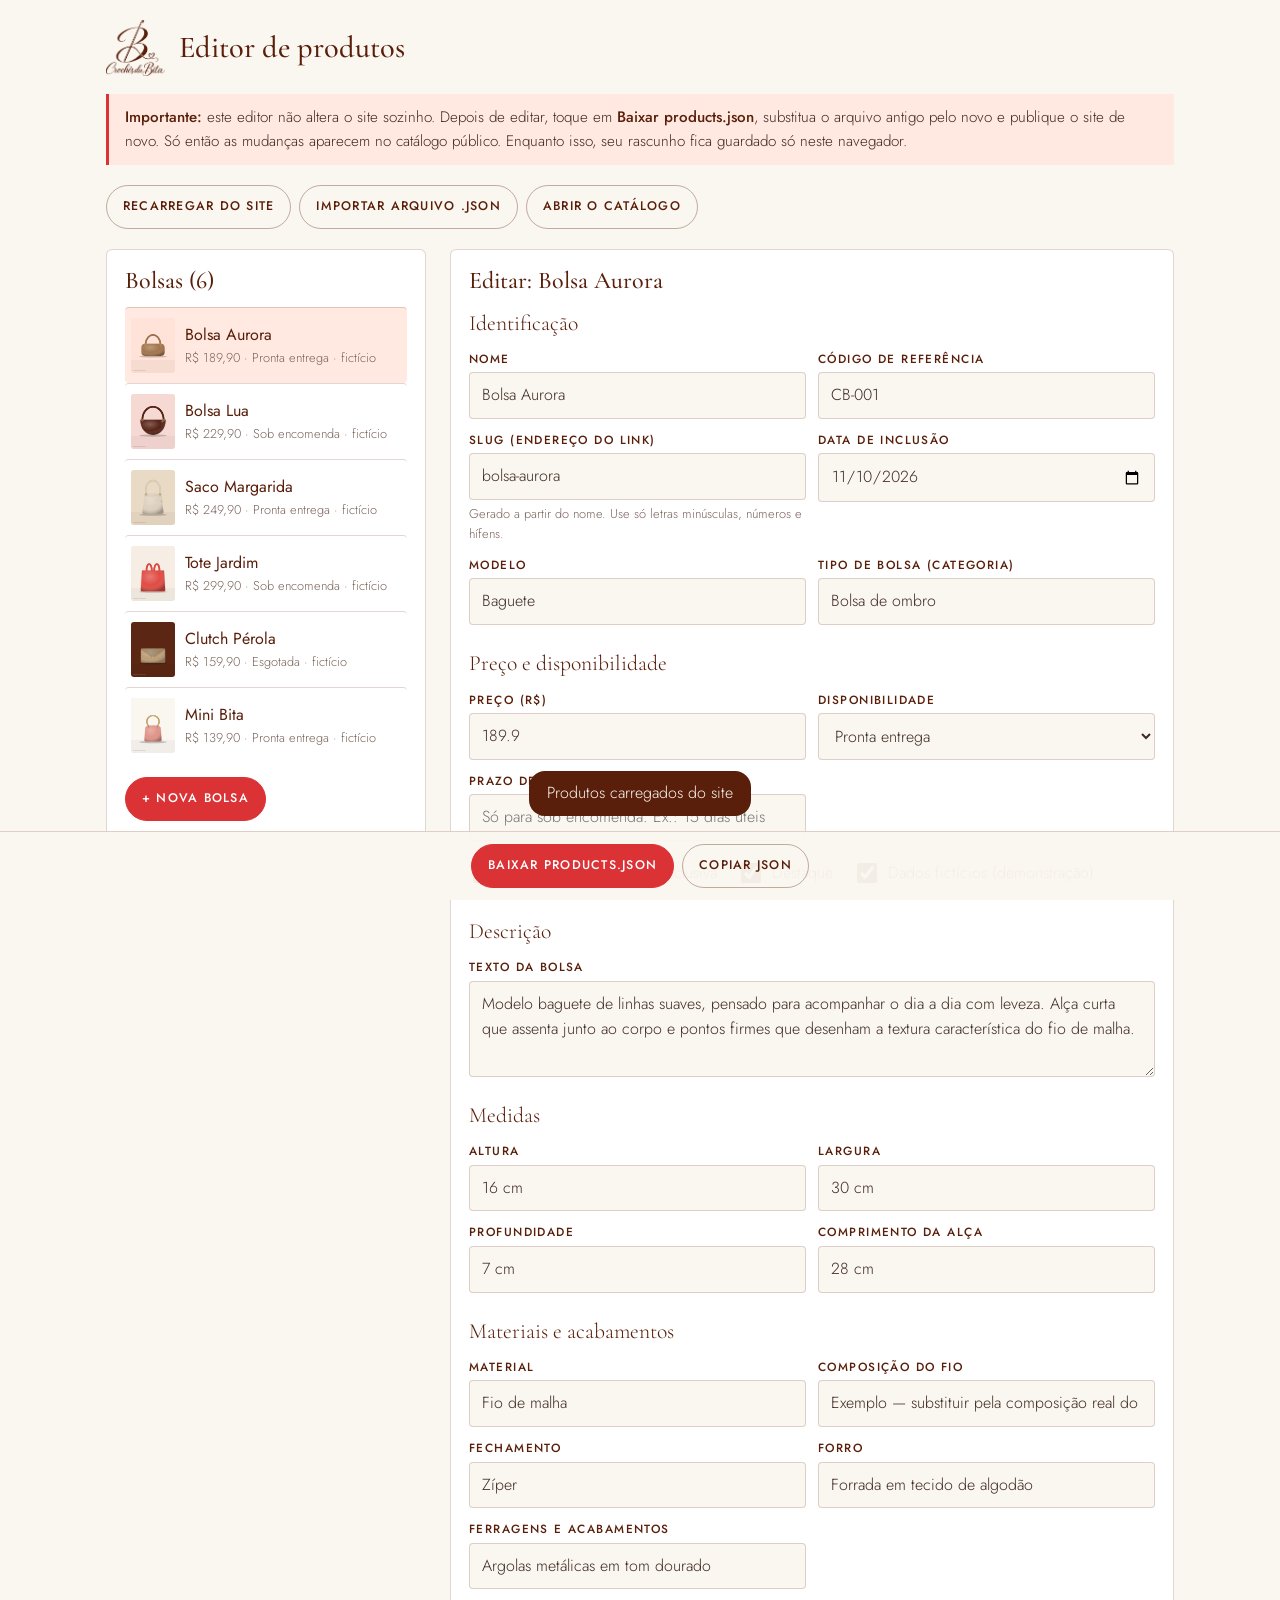
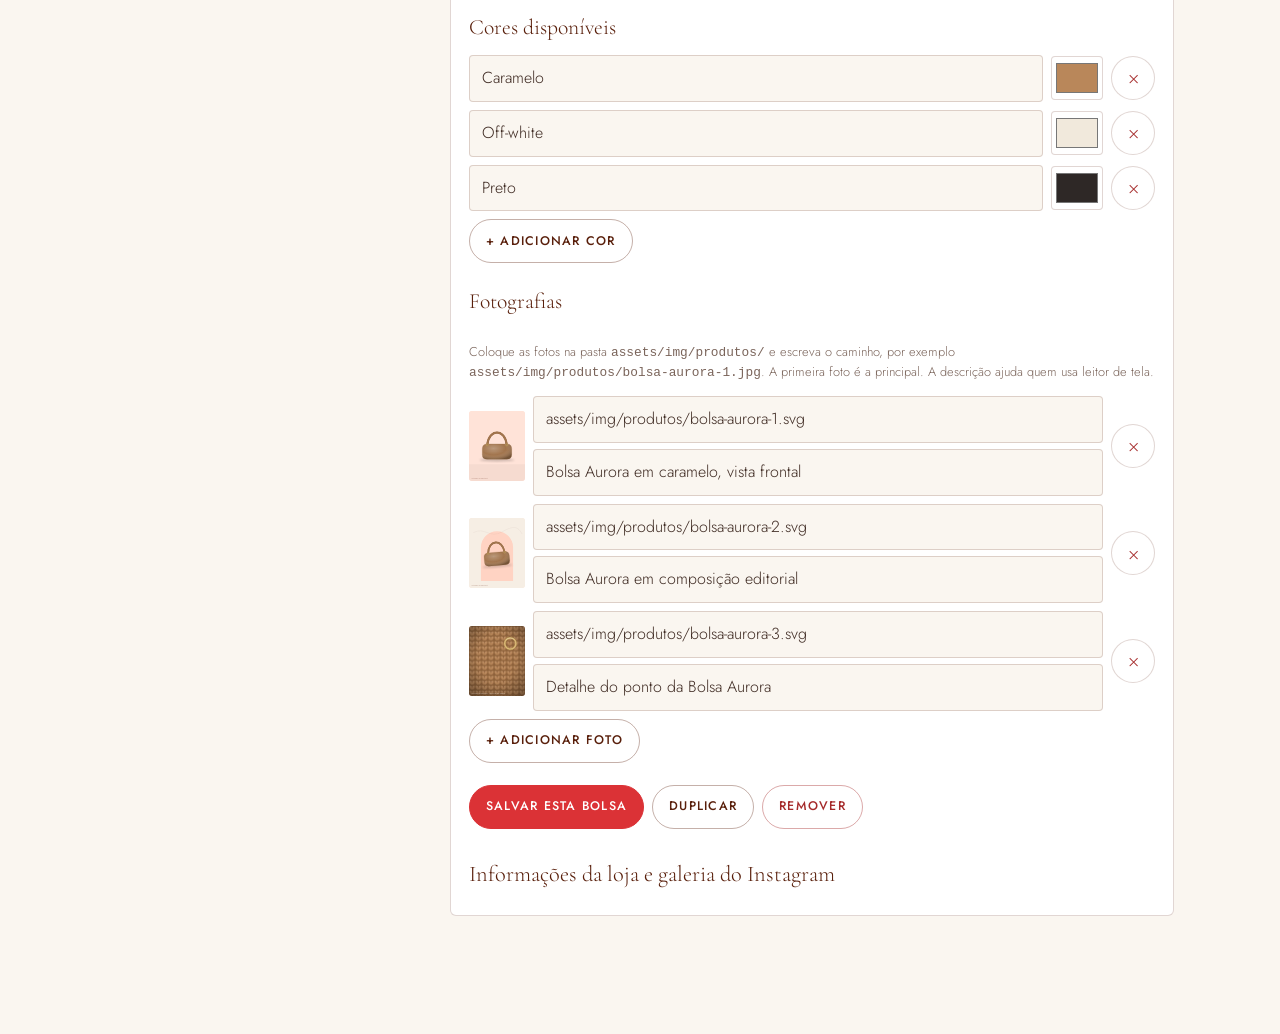
==== editor.html @ 1f2c93a4 "Catálogo Crochês da Bita: prévia com produtos demonstrativos Co-Authored-By: Claude Opus 5.5 <norepl" ====
<!doctype html>
<html lang="pt-BR">
<head>
  <meta charset="utf-8">
  <meta name="viewport" content="width=device-width, initial-scale=1">
  <meta name="robots" content="noindex, nofollow">
  <title>Editor de produtos · Crochês da Bita</title>
  <link rel="icon" type="image/png" sizes="32x32" href="assets/brand/favicon-32.png">
  <link rel="preconnect" href="https://fonts.googleapis.com">
  <link rel="preconnect" href="https://fonts.gstatic.com" crossorigin>
  <link href="https://fonts.googleapis.com/css2?family=Cormorant+Garamond:wght@500&family=Jost:wght@300;400;500&display=swap" rel="stylesheet">
  <style>
    /* Editor local: ferramenta interna, não aparece no menu do site. */
    :root { --chocolate:#591F0B; --coral:#DB3236; --peach:#FFE9E0; --off:#FAF6F0; --line:rgba(89,31,11,.18); --ink:#3E2A22; --muted:#7A645A; }
    * { box-sizing: border-box; }
    body { margin: 0; background: var(--off); color: var(--ink); font: 300 16px/1.55 "Jost", system-ui, sans-serif; }
    h1, h2, h3 { font-family: "Cormorant Garamond", Georgia, serif; font-weight: 500; color: var(--chocolate); margin: 0; line-height: 1.1; }
    button, input, select, textarea { font: inherit; color: inherit; font-size: 16px; }
    .wrap { max-width: 1100px; margin: 0 auto; padding: 20px 16px 120px; }
    header { display: flex; align-items: center; gap: 14px; margin-bottom: 18px; }
    header img { height: 56px; }
    header h1 { font-size: 1.9rem; }
    .warn { background: var(--peach); border-left: 3px solid var(--coral); padding: 12px 16px; margin-bottom: 20px; font-size: .95rem; }
    .warn strong { font-weight: 500; color: var(--chocolate); }
    .bar { display: flex; flex-wrap: wrap; gap: 8px; margin-bottom: 20px; }
    .btn { display: inline-flex; align-items: center; justify-content: center; gap: 6px; min-height: 44px; padding: 0 16px; border-radius: 999px; border: 1px solid rgba(89,31,11,.35); background: transparent; color: var(--chocolate); font-size: .78rem; font-weight: 500; letter-spacing: .1em; text-transform: uppercase; cursor: pointer; text-decoration: none; }
    .btn:hover { border-color: var(--chocolate); }
    .btn-primary { background: var(--coral); border-color: var(--coral); color: #fff; }
    .btn-primary:hover { background: var(--chocolate); border-color: var(--chocolate); }
    .btn-danger { color: #A52A2A; border-color: rgba(165,42,42,.4); }
    .layout { display: grid; gap: 24px; }
    @media (min-width: 900px) { .layout { grid-template-columns: 320px 1fr; align-items: start; } .list-panel { position: sticky; top: 16px; } }
    .panel { background: #fff; border: 1px solid var(--line); border-radius: 6px; padding: 18px; }
    .panel h2 { font-size: 1.5rem; margin-bottom: 12px; }
    .plist { list-style: none; margin: 0; padding: 0; }
    .plist li { display: flex; align-items: center; gap: 10px; padding: 10px 6px; border-top: 1px solid var(--line); cursor: pointer; border-radius: 4px; }
    .plist li:hover, .plist li.active { background: var(--peach); }
    .plist img { width: 44px; height: 55px; object-fit: cover; border-radius: 3px; background: var(--peach); flex: none; }
    .plist .n { font-weight: 400; color: var(--chocolate); }
    .plist small { display: block; color: var(--muted); font-size: .8rem; }
    fieldset { border: 0; padding: 0; margin: 0 0 22px; }
    legend { font-family: "Cormorant Garamond", serif; font-size: 1.35rem; color: var(--chocolate); padding: 0; margin-bottom: 10px; }
    .grid { display: grid; gap: 12px; grid-template-columns: 1fr; }
    @media (min-width: 600px) { .grid.two { grid-template-columns: 1fr 1fr; } .grid.three { grid-template-columns: 1fr 1fr 1fr; } }
    label.f { display: flex; flex-direction: column; gap: 4px; font-size: .74rem; font-weight: 500; letter-spacing: .12em; text-transform: uppercase; color: var(--chocolate); }
    label.f input, label.f select, label.f textarea { border: 1px solid var(--line); border-radius: 4px; padding: 10px 12px; background: var(--off); text-transform: none; letter-spacing: 0; font-weight: 300; color: var(--ink); }
    label.f textarea { min-height: 96px; resize: vertical; }
    .hint { font-size: .8rem; color: var(--muted); text-transform: none; letter-spacing: 0; font-weight: 300; }
    .checks { display: flex; flex-wrap: wrap; gap: 10px 20px; }
    .checks label { display: inline-flex; align-items: center; gap: 8px; min-height: 40px; }
    .checks input { width: 20px; height: 20px; accent-color: var(--chocolate); }
    .rows .row { display: grid; grid-template-columns: 1fr 52px 44px; gap: 8px; align-items: center; margin-bottom: 8px; }
    .rows.fotos .row { grid-template-columns: 56px 1fr 44px; }
    .rows.fotos .row .inputs { display: grid; gap: 6px; }
    .rows input[type=text] { border: 1px solid var(--line); border-radius: 4px; padding: 10px 12px; background: var(--off); width: 100%; min-width: 0; }
    .rows input[type=color] { width: 52px; height: 44px; border: 1px solid var(--line); border-radius: 4px; padding: 2px; background: #fff; }
    .rows img { width: 56px; height: 70px; object-fit: cover; border-radius: 3px; background: var(--peach); }
    .x { width: 44px; height: 44px; border-radius: 50%; border: 1px solid var(--line); background: #fff; cursor: pointer; color: #A52A2A; font-size: 1.2rem; }
    .actions { position: fixed; left: 0; right: 0; bottom: 0; background: rgba(250,246,240,.96); border-top: 1px solid var(--line); padding: 12px 16px; display: flex; gap: 8px; justify-content: center; flex-wrap: wrap; z-index: 5; }
    .error { color: #A52A2A; font-size: .9rem; margin: 8px 0 0; }
    .toast { position: fixed; left: 50%; bottom: 84px; transform: translateX(-50%); background: var(--chocolate); color: var(--off); padding: 10px 18px; border-radius: 16px; width: max-content; max-width: calc(100% - 32px); text-align: center; opacity: 0; transition: opacity .3s; pointer-events: none; z-index: 10; }
    .toast.show { opacity: 1; }
    details { margin-top: 24px; }
    summary { cursor: pointer; font-family: "Cormorant Garamond", serif; font-size: 1.4rem; color: var(--chocolate); min-height: 44px; display: flex; align-items: center; }
    .visually-hidden { position: absolute; width: 1px; height: 1px; overflow: hidden; clip: rect(0 0 0 0); }
  </style>
</head>
<body>
<div class="wrap">
  <header>
    <img src="assets/brand/logo-marrom.png" alt="Crochês da Bita">
    <h1>Editor de produtos</h1>
  </header>

  <p class="warn"><strong>Importante:</strong> este editor não altera o site sozinho. Depois de editar, toque em <strong>Baixar products.json</strong>, substitua o arquivo antigo pelo novo e publique o site de novo. Só então as mudanças aparecem no catálogo público. Enquanto isso, seu rascunho fica guardado só neste navegador.</p>

  <div class="bar">
    <button class="btn" type="button" id="b-load">Recarregar do site</button>
    <label class="btn" for="f-import">Importar arquivo .json</label>
    <input class="visually-hidden" type="file" id="f-import" accept="application/json,.json">
    <a class="btn" href="index.html" target="_blank" rel="noopener">Abrir o catálogo</a>
  </div>

  <div class="layout">
    <section class="panel list-panel" aria-labelledby="t-lista">
      <h2 id="t-lista">Bolsas (<span id="count">0</span>)</h2>
      <ul class="plist" id="plist"></ul>
      <div class="bar" style="margin:14px 0 0">
        <button class="btn btn-primary" type="button" id="b-new">+ Nova bolsa</button>
      </div>
    </section>

    <section class="panel" aria-labelledby="t-form">
      <h2 id="t-form">Editar bolsa</h2>
      <form id="pform" novalidate>
        <fieldset>
          <legend>Identificação</legend>
          <div class="grid two">
            <label class="f">Nome<input name="nome" required placeholder="Ex.: Bolsa Aurora"></label>
            <label class="f">Código de referência<input name="id" required placeholder="Ex.: CB-007"></label>
            <label class="f">Slug (endereço do link)<input name="slug" required placeholder="bolsa-aurora"><span class="hint">Gerado a partir do nome. Use só letras minúsculas, números e hífens.</span></label>
            <label class="f">Data de inclusão<input name="dataInclusao" type="date"></label>
            <label class="f">Modelo<input name="modelo" list="dl-modelos" placeholder="Ex.: Baguete"></label>
            <label class="f">Tipo de bolsa (categoria)<input name="categoria" list="dl-categorias" placeholder="Ex.: Bolsa de ombro"></label>
          </div>
          <datalist id="dl-modelos"></datalist>
          <datalist id="dl-categorias"></datalist>
        </fieldset>

        <fieldset>
          <legend>Preço e disponibilidade</legend>
          <div class="grid two">
            <label class="f">Preço (R$)<input name="preco" type="number" inputmode="decimal" min="0" step="0.01" placeholder="189.90"></label>
            <label class="f">Disponibilidade
              <select name="disponibilidade">
                <option value="pronta-entrega">Pronta entrega</option>
                <option value="sob-encomenda">Sob encomenda</option>
                <option value="esgotada">Esgotada</option>
              </select>
            </label>
            <label class="f">Prazo de produção<input name="prazoProducao" placeholder="Só para sob encomenda. Ex.: 15 dias úteis"></label>
          </div>
          <div class="checks" style="margin-top:12px">
            <label><input type="checkbox" name="novidade"> Novidade</label>
            <label><input type="checkbox" name="exclusiva"> Peça exclusiva</label>
            <label><input type="checkbox" name="destaque"> Destaque</label>
            <label><input type="checkbox" name="ficticio"> Dados fictícios (demonstração)</label>
          </div>
        </fieldset>

        <fieldset>
          <legend>Descrição</legend>
          <label class="f">Texto da bolsa<textarea name="descricao" placeholder="Conte como é a bolsa, para que ocasiões combina…"></textarea></label>
        </fieldset>

        <fieldset>
          <legend>Medidas</legend>
          <div class="grid two">
            <label class="f">Altura<input name="altura" placeholder="Ex.: 16 cm"></label>
            <label class="f">Largura<input name="largura" placeholder="Ex.: 30 cm"></label>
            <label class="f">Profundidade<input name="profundidade" placeholder="Ex.: 7 cm"></label>
            <label class="f">Comprimento da alça<input name="comprimentoAlca" placeholder="Ex.: 60 cm"></label>
          </div>
        </fieldset>

        <fieldset>
          <legend>Materiais e acabamentos</legend>
          <div class="grid two">
            <label class="f">Material<input name="material" placeholder="Ex.: Fio de malha"></label>
            <label class="f">Composição do fio<input name="composicao" placeholder="Conforme a etiqueta do fio"></label>
            <label class="f">Fechamento<input name="fechamento" placeholder="Ex.: Zíper"></label>
            <label class="f">Forro<input name="forro" placeholder="Ex.: Forrada em algodão"></label>
            <label class="f">Ferragens e acabamentos<input name="ferragens" placeholder="Ex.: Argolas douradas"></label>
          </div>
        </fieldset>

        <fieldset>
          <legend>Cores disponíveis</legend>
          <div class="rows" id="rows-cores"></div>
          <button class="btn" type="button" id="b-add-cor">+ Adicionar cor</button>
        </fieldset>

        <fieldset>
          <legend>Fotografias</legend>
          <p class="hint">Coloque as fotos na pasta <code>assets/img/produtos/</code> e escreva o caminho, por exemplo <code>assets/img/produtos/bolsa-aurora-1.jpg</code>. A primeira foto é a principal. A descrição ajuda quem usa leitor de tela.</p>
          <div class="rows fotos" id="rows-fotos"></div>
          <button class="btn" type="button" id="b-add-foto">+ Adicionar foto</button>
        </fieldset>

        <p class="error" id="err" role="alert"></p>
        <div class="bar">
          <button class="btn btn-primary" type="submit">Salvar esta bolsa</button>
          <button class="btn" type="button" id="b-dup">Duplicar</button>
          <button class="btn btn-danger" type="button" id="b-del">Remover</button>
        </div>
      </form>

      <details>
        <summary>Informações da loja e galeria do Instagram</summary>
        <form id="lform" novalidate>
          <div class="grid">
            <label class="f">Usuário do Instagram<input name="instagram" placeholder="crochesdabita"></label>
            <label class="f">Texto sobre encomendas (rodapé)<input name="encomendas"></label>
            <label class="f">Entrega<input name="entrega" placeholder="Deixe vazio para não exibir"></label>
            <label class="f">Pagamento<input name="pagamento" placeholder="Deixe vazio para não exibir"></label>
          </div>
          <p class="hint" style="margin-top:16px">Galeria do Instagram (6 fotos): caminho da imagem, legenda e, se quiser, o link da publicação.</p>
          <div id="rows-insta"></div>
          <div class="bar"><button class="btn btn-primary" type="submit">Salvar informações da loja</button></div>
        </form>
      </details>
    </section>
  </div>
</div>

<div class="actions">
  <button class="btn btn-primary" type="button" id="b-export">Baixar products.json</button>
  <button class="btn" type="button" id="b-copy">Copiar JSON</button>
</div>
<div class="toast" id="toast" role="status"></div>

<script>
(() => {
  'use strict';
  const DRAFT = 'cdb-editor-rascunho';
  const $ = (s, c = document) => c.querySelector(s);
  const $$ = (s, c = document) => [...c.querySelectorAll(s)];
  const esc = (s) => String(s ?? '').replace(/[&<>"']/g, (c) => ({ '&': '&amp;', '<': '&lt;', '>': '&gt;', '"': '&quot;', "'": '&#39;' }[c]));
  const slugify = (s) => String(s || '').normalize('NFD').replace(/[̀-ͯ]/g, '').toLowerCase().replace(/[^a-z0-9]+/g, '-').replace(/^-+|-+$/g, '');
  const brl = new Intl.NumberFormat('pt-BR', { style: 'currency', currency: 'BRL' });
  const TEXT = ['id', 'slug', 'nome', 'modelo', 'categoria', 'descricao', 'altura', 'largura', 'profundidade', 'comprimentoAlca', 'material', 'composicao', 'fechamento', 'forro', 'ferragens', 'disponibilidade', 'prazoProducao', 'dataInclusao'];
  const BOOL = ['exclusiva', 'novidade', 'destaque', 'ficticio'];
  const DISP = { 'pronta-entrega': 'Pronta entrega', 'sob-encomenda': 'Sob encomenda', 'esgotada': 'Esgotada' };

  let data = { produtos: [], loja: {} };
  let sel = -1; // índice da bolsa em edição (-1 = nova)
  let slugTouched = false;

  function toast(m) { const t = $('#toast'); t.textContent = m; t.classList.add('show'); clearTimeout(toast.t); toast.t = setTimeout(() => t.classList.remove('show'), 2400); }
  function saveDraft() { try { localStorage.setItem(DRAFT, JSON.stringify(data)); } catch { /* armazenamento indisponível */ } }

  async function loadFromSite() {
    try {
      const r = await fetch('products.json', { cache: 'no-cache' });
      if (!r.ok) throw new Error(r.status);
      setData(await r.json());
      toast('Produtos carregados do site');
    } catch {
      toast('Não foi possível ler products.json. Use “Importar arquivo”.');
    }
  }

  function setData(d) {
    data = { ...d, produtos: Array.isArray(d.produtos) ? d.produtos : [], loja: d.loja || {} };
    saveDraft();
    renderList();
    fillLoja();
    edit(data.produtos.length ? 0 : -1);
  }

  /* ---- Lista ---- */
  function renderList() {
    $('#count').textContent = data.produtos.length;
    $('#plist').innerHTML = data.produtos.map((p, i) => `
      <li data-i="${i}" class="${i === sel ? 'active' : ''}" tabindex="0" role="button" aria-label="Editar ${esc(p.nome)}">
        <img src="${esc(p.fotos?.[0]?.src || '')}" alt="">
        <div><span class="n">${esc(p.nome)}</span><small>${p.preco != null ? brl.format(p.preco) : ''} · ${esc(DISP[p.disponibilidade] || '')}${p.ficticio ? ' · fictício' : ''}</small></div>
      </li>`).join('');
    const uniq = (k) => [...new Set(data.produtos.map((p) => p[k]).filter(Boolean))];
    $('#dl-modelos').innerHTML = uniq('modelo').map((v) => `<option value="${esc(v)}">`).join('');
    $('#dl-categorias').innerHTML = uniq('categoria').map((v) => `<option value="${esc(v)}">`).join('');
  }

  /* ---- Formulário da bolsa ---- */
  function corRow(c = { nome: '', hex: '#D3B38C' }) {
    return `<div class="row"><input type="text" placeholder="Nome da cor" value="${esc(c.nome)}" data-k="nome" aria-label="Nome da cor"><input type="color" value="${esc(c.hex || '#D3B38C')}" data-k="hex" aria-label="Tom da cor"><button type="button" class="x" aria-label="Remover cor">×</button></div>`;
  }
  function fotoRow(f = { src: '', alt: '' }) {
    return `<div class="row"><img src="${esc(f.src)}" alt=""><div class="inputs"><input type="text" placeholder="assets/img/produtos/nome-1.jpg" value="${esc(f.src)}" data-k="src" aria-label="Caminho da foto"><input type="text" placeholder="Descrição da foto" value="${esc(f.alt)}" data-k="alt" aria-label="Descrição da foto"></div><button type="button" class="x" aria-label="Remover foto">×</button></div>`;
  }

  function edit(i) {
    sel = i;
    const p = i >= 0 ? data.produtos[i] : { disponibilidade: 'pronta-entrega', material: 'Fio de malha', dataInclusao: new Date().toISOString().slice(0, 10), cores: [], fotos: [] };
    const f = $('#pform');
    TEXT.forEach((k) => { if (f.elements[k]) f.elements[k].value = p[k] ?? ''; });
    f.elements.preco.value = p.preco ?? '';
    BOOL.forEach((k) => { f.elements[k].checked = !!p[k]; });
    $('#rows-cores').innerHTML = (p.cores || []).map(corRow).join('');
    $('#rows-fotos').innerHTML = (p.fotos || []).map(fotoRow).join('');
    slugTouched = i >= 0;
    $('#t-form').textContent = i >= 0 ? `Editar: ${p.nome}` : 'Nova bolsa';
    $('#b-del').hidden = $('#b-dup').hidden = i < 0;
    $('#err').textContent = '';
    renderList();
  }

  function readForm() {
    const f = $('#pform');
    const p = {};
    TEXT.forEach((k) => { p[k] = f.elements[k].value.trim(); });
    p.preco = f.elements.preco.value === '' ? null : Math.round(Number(f.elements.preco.value) * 100) / 100;
    BOOL.forEach((k) => { p[k] = f.elements[k].checked; });
    p.cores = $$('#rows-cores .row').map((r) => ({ nome: $('[data-k=nome]', r).value.trim(), hex: $('[data-k=hex]', r).value })).filter((c) => c.nome);
    p.fotos = $$('#rows-fotos .row').map((r) => ({ src: $('[data-k=src]', r).value.trim(), alt: $('[data-k=alt]', r).value.trim() })).filter((x) => x.src);
    return p;
  }

  function validate(p) {
    if (!p.nome) return 'Preencha o nome da bolsa.';
    if (!p.id) return 'Preencha o código de referência.';
    if (!/^[a-z0-9]+(-[a-z0-9]+)*$/.test(p.slug)) return 'O slug deve ter só letras minúsculas, números e hífens.';
    if (p.preco == null || !(p.preco >= 0)) return 'Informe o preço em reais (ex.: 189.90).';
    const dupSlug = data.produtos.findIndex((x, i) => i !== sel && x.slug === p.slug);
    if (dupSlug >= 0) return `Já existe uma bolsa com o slug “${p.slug}”.`;
    const dupId = data.produtos.findIndex((x, i) => i !== sel && x.id === p.id);
    if (dupId >= 0) return `Já existe uma bolsa com o código “${p.id}”.`;
    if (!p.fotos.length) return 'Adicione pelo menos uma foto.';
    return '';
  }

  /* ---- Loja ---- */
  function fillLoja() {
    const l = data.loja || {};
    const f = $('#lform');
    ['instagram', 'encomendas', 'entrega', 'pagamento'].forEach((k) => { f.elements[k].value = l[k] || ''; });
    const g = Array.from({ length: 6 }, (_, i) => (l.galeriaInstagram || [])[i] || {});
    $('#rows-insta').innerHTML = g.map((x, i) => `
      <div class="grid three" style="margin-bottom:10px">
        <label class="f">Foto ${i + 1}<input data-k="imagem" value="${esc(x.imagem)}" placeholder="assets/img/site/insta-${i + 1}.jpg"></label>
        <label class="f">Legenda<input data-k="legenda" value="${esc(x.legenda)}"></label>
        <label class="f">Link (opcional)<input data-k="link" value="${esc(x.link)}" placeholder="https://www.instagram.com/p/…"></label>
      </div>`).join('');
  }

  /* ---- Exportação ---- */
  function json() {
    const out = { ...data };
    return JSON.stringify(out, null, 2) + '\n';
  }

  /* ---- Eventos ---- */
  $('#plist').addEventListener('click', (e) => { const li = e.target.closest('li[data-i]'); if (li) edit(Number(li.dataset.i)); });
  $('#plist').addEventListener('keydown', (e) => { if ((e.key === 'Enter' || e.key === ' ') && e.target.dataset.i) { e.preventDefault(); edit(Number(e.target.dataset.i)); } });
  $('#b-new').addEventListener('click', () => { edit(-1); $('#pform').elements.nome.focus(); });
  $('#pform').elements.nome.addEventListener('input', (e) => { if (!slugTouched) $('#pform').elements.slug.value = slugify(e.target.value); });
  $('#pform').elements.slug.addEventListener('input', () => { slugTouched = true; });
  $('#b-add-cor').addEventListener('click', () => $('#rows-cores').insertAdjacentHTML('beforeend', corRow()));
  $('#b-add-foto').addEventListener('click', () => $('#rows-fotos').insertAdjacentHTML('beforeend', fotoRow()));
  document.addEventListener('click', (e) => { if (e.target.classList.contains('x')) e.target.closest('.row').remove(); });
  $('#rows-fotos').addEventListener('change', (e) => { if (e.target.dataset.k === 'src') e.target.closest('.row').querySelector('img').src = e.target.value; });

  $('#pform').addEventListener('submit', (e) => {
    e.preventDefault();
    const p = readForm();
    const err = validate(p);
    $('#err').textContent = err;
    if (err) return;
    if (sel >= 0) data.produtos[sel] = { ...data.produtos[sel], ...p };
    else { data.produtos.push(p); sel = data.produtos.length - 1; }
    saveDraft();
    edit(sel);
    toast('Bolsa salva no rascunho. Lembre de baixar o products.json.');
  });

  $('#b-dup').addEventListener('click', () => {
    if (sel < 0) return;
    const c = JSON.parse(JSON.stringify(data.produtos[sel]));
    c.nome += ' (cópia)'; c.slug += '-copia'; c.id += '-C';
    data.produtos.push(c);
    saveDraft();
    edit(data.produtos.length - 1);
  });

  $('#b-del').addEventListener('click', () => {
    if (sel < 0) return;
    if (!confirm(`Remover “${data.produtos[sel].nome}” do rascunho?`)) return;
    data.produtos.splice(sel, 1);
    saveDraft();
    edit(data.produtos.length ? 0 : -1);
    toast('Bolsa removida do rascunho');
  });

  $('#lform').addEventListener('submit', (e) => {
    e.preventDefault();
    const f = e.target;
    const l = { ...(data.loja || {}) };
    ['instagram', 'encomendas', 'entrega', 'pagamento'].forEach((k) => { l[k] = f.elements[k].value.trim(); });
    l.instagram = l.instagram.replace(/^@/, '');
    l.galeriaInstagram = $$('#rows-insta .grid').map((r) => {
      const o = { imagem: $('[data-k=imagem]', r).value.trim(), legenda: $('[data-k=legenda]', r).value.trim() };
      const link = $('[data-k=link]', r).value.trim();
      if (link) o.link = link;
      return o;
    });
    data.loja = l;
    saveDraft();
    toast('Informações da loja salvas no rascunho');
  });

  $('#b-export').addEventListener('click', () => {
    const blob = new Blob([json()], { type: 'application/json' });
    const a = document.createElement('a');
    a.href = URL.createObjectURL(blob);
    a.download = 'products.json';
    document.body.appendChild(a);
    a.click();
    a.remove();
    setTimeout(() => URL.revokeObjectURL(a.href), 1000);
    toast('products.json baixado. Agora substitua e publique.');
  });
  $('#b-copy').addEventListener('click', async () => {
    try { await navigator.clipboard.writeText(json()); toast('JSON copiado'); } catch { toast('Não foi possível copiar'); }
  });
  $('#b-load').addEventListener('click', () => { if (confirm('Descartar o rascunho e recarregar os produtos publicados?')) loadFromSite(); });
  $('#f-import').addEventListener('change', async (e) => {
    const file = e.target.files[0];
    if (!file) return;
    try { setData(JSON.parse(await file.text())); toast('Arquivo importado'); } catch { toast('Arquivo inválido'); }
    e.target.value = '';
  });

  // Início: usa o rascunho salvo, se houver; senão lê o products.json do site.
  let draft = null;
  try { draft = JSON.parse(localStorage.getItem(DRAFT) || 'null'); } catch { draft = null; }
  if (draft && Array.isArray(draft.produtos)) { setData(draft); toast('Rascunho anterior carregado'); }
  else loadFromSite();
})();
</script>
</body>
</html>
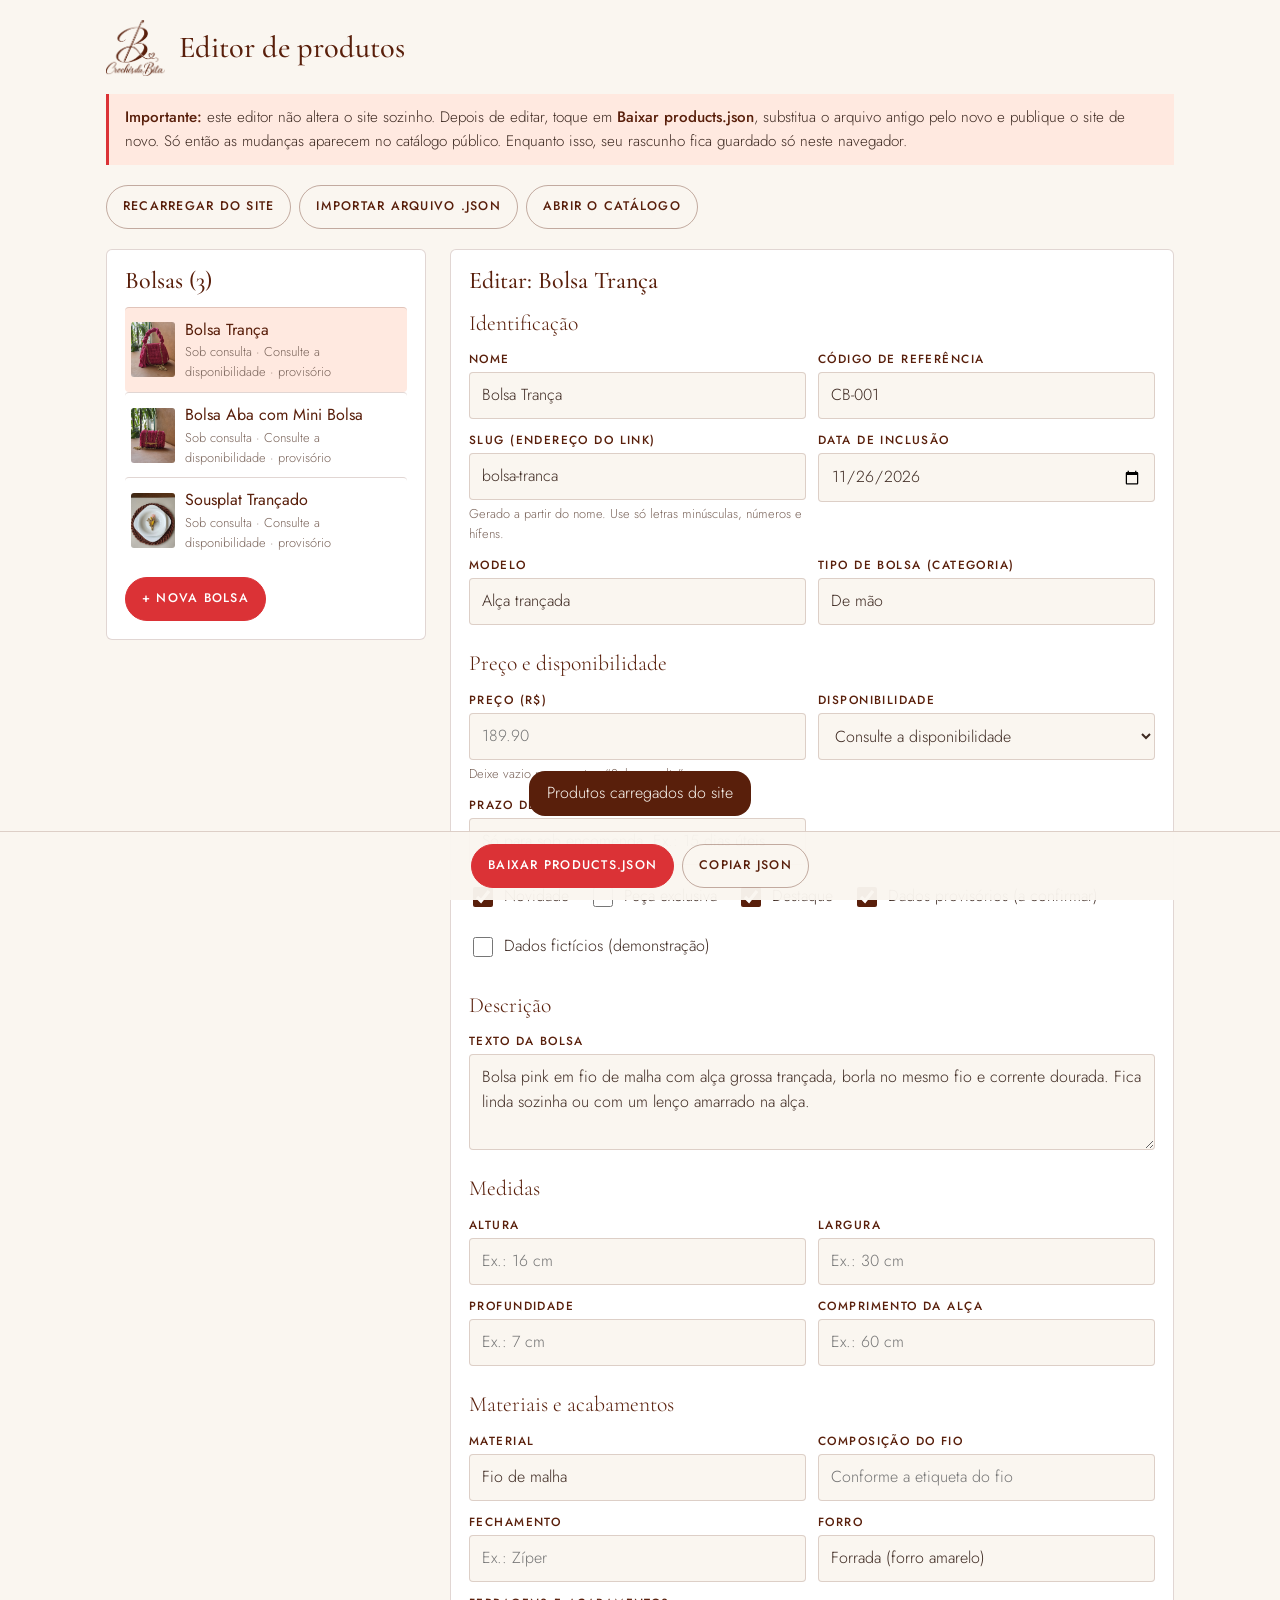
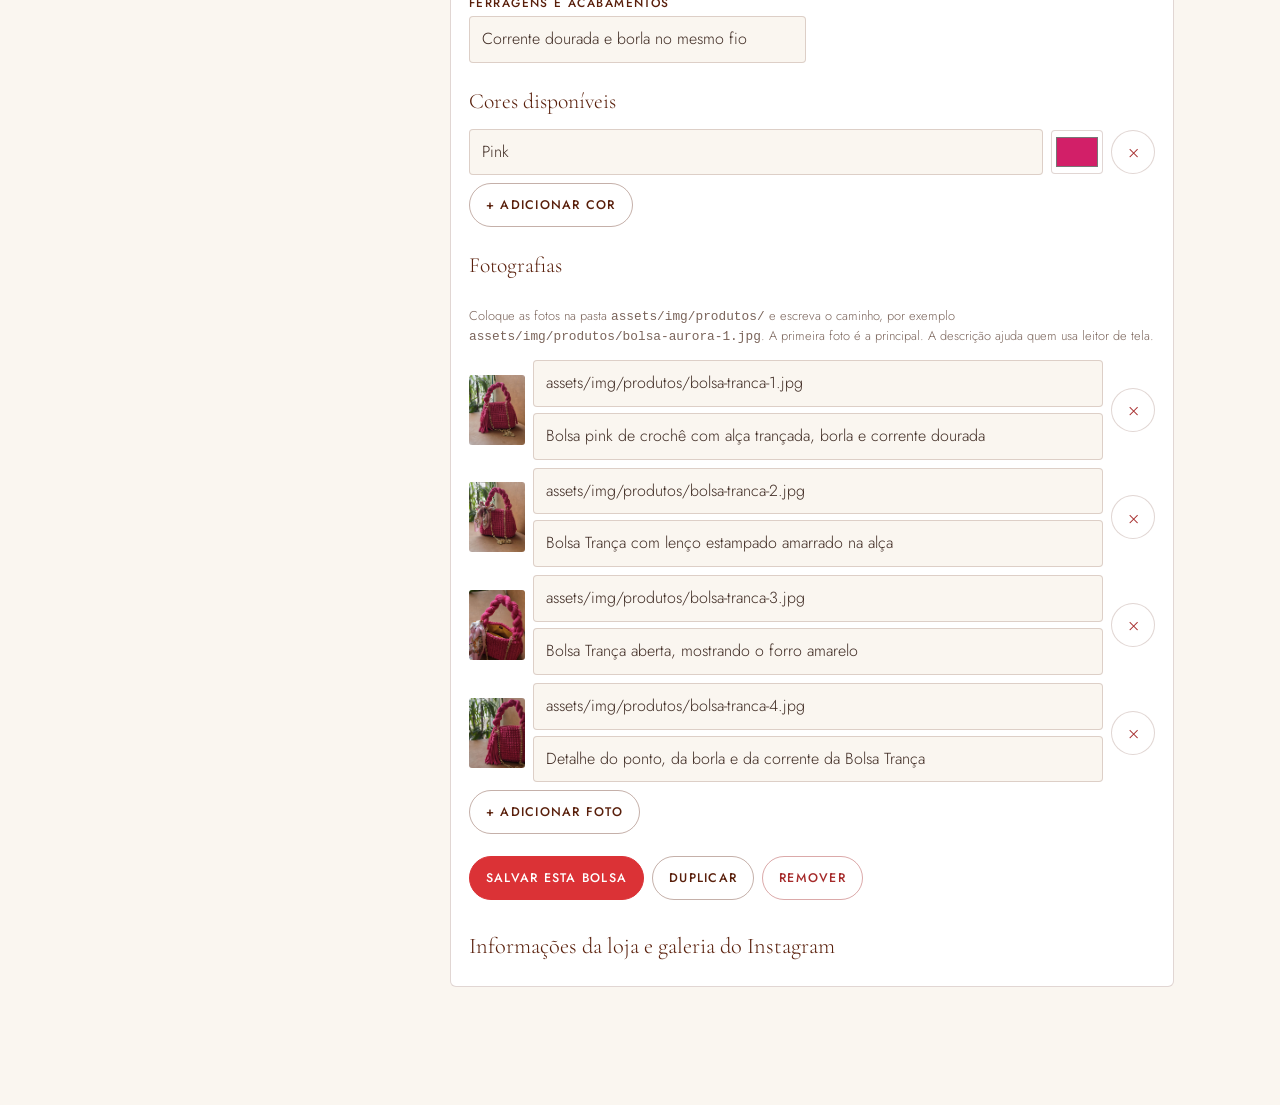
==== commit b8a0b9d1: "Fotos reais: Bolsa Trança, Bolsa Aba com Mini Bolsa e Sousplat Trançado Remove a seção de encomendas" ====
--- a/editor.html
+++ b/editor.html
@@ -110,11 +110,12 @@
         <fieldset>
           <legend>Preço e disponibilidade</legend>
           <div class="grid two">
-            <label class="f">Preço (R$)<input name="preco" type="number" inputmode="decimal" min="0" step="0.01" placeholder="189.90"></label>
+            <label class="f">Preço (R$)<input name="preco" type="number" inputmode="decimal" min="0" step="0.01" placeholder="189.90"><span class="hint">Deixe vazio para mostrar “Sob consulta”.</span></label>
             <label class="f">Disponibilidade
               <select name="disponibilidade">
                 <option value="pronta-entrega">Pronta entrega</option>
                 <option value="sob-encomenda">Sob encomenda</option>
+                <option value="consultar">Consulte a disponibilidade</option>
                 <option value="esgotada">Esgotada</option>
               </select>
             </label>
@@ -124,6 +125,7 @@
             <label><input type="checkbox" name="novidade"> Novidade</label>
             <label><input type="checkbox" name="exclusiva"> Peça exclusiva</label>
             <label><input type="checkbox" name="destaque"> Destaque</label>
+            <label><input type="checkbox" name="provisorio"> Dados provisórios (a confirmar)</label>
             <label><input type="checkbox" name="ficticio"> Dados fictícios (demonstração)</label>
           </div>
         </fieldset>
@@ -209,8 +211,8 @@
   const slugify = (s) => String(s || '').normalize('NFD').replace(/[̀-ͯ]/g, '').toLowerCase().replace(/[^a-z0-9]+/g, '-').replace(/^-+|-+$/g, '');
   const brl = new Intl.NumberFormat('pt-BR', { style: 'currency', currency: 'BRL' });
   const TEXT = ['id', 'slug', 'nome', 'modelo', 'categoria', 'descricao', 'altura', 'largura', 'profundidade', 'comprimentoAlca', 'material', 'composicao', 'fechamento', 'forro', 'ferragens', 'disponibilidade', 'prazoProducao', 'dataInclusao'];
-  const BOOL = ['exclusiva', 'novidade', 'destaque', 'ficticio'];
-  const DISP = { 'pronta-entrega': 'Pronta entrega', 'sob-encomenda': 'Sob encomenda', 'esgotada': 'Esgotada' };
+  const BOOL = ['exclusiva', 'novidade', 'destaque', 'ficticio', 'provisorio'];
+  const DISP = { 'pronta-entrega': 'Pronta entrega', 'sob-encomenda': 'Sob encomenda', 'consultar': 'Consulte a disponibilidade', 'esgotada': 'Esgotada' };
 
   let data = { produtos: [], loja: {} };
   let sel = -1; // índice da bolsa em edição (-1 = nova)
@@ -244,7 +246,7 @@
     $('#plist').innerHTML = data.produtos.map((p, i) => `
       <li data-i="${i}" class="${i === sel ? 'active' : ''}" tabindex="0" role="button" aria-label="Editar ${esc(p.nome)}">
         <img src="${esc(p.fotos?.[0]?.src || '')}" alt="">
-        <div><span class="n">${esc(p.nome)}</span><small>${p.preco != null ? brl.format(p.preco) : ''} · ${esc(DISP[p.disponibilidade] || '')}${p.ficticio ? ' · fictício' : ''}</small></div>
+        <div><span class="n">${esc(p.nome)}</span><small>${p.preco != null ? brl.format(p.preco) : 'Sob consulta'} · ${esc(DISP[p.disponibilidade] || '')}${p.ficticio ? ' · fictício' : ''}${p.provisorio ? ' · provisório' : ''}</small></div>
       </li>`).join('');
     const uniq = (k) => [...new Set(data.produtos.map((p) => p[k]).filter(Boolean))];
     $('#dl-modelos').innerHTML = uniq('modelo').map((v) => `<option value="${esc(v)}">`).join('');
@@ -290,7 +292,7 @@
     if (!p.nome) return 'Preencha o nome da bolsa.';
     if (!p.id) return 'Preencha o código de referência.';
     if (!/^[a-z0-9]+(-[a-z0-9]+)*$/.test(p.slug)) return 'O slug deve ter só letras minúsculas, números e hífens.';
-    if (p.preco == null || !(p.preco >= 0)) return 'Informe o preço em reais (ex.: 189.90).';
+    if (p.preco != null && !(p.preco >= 0)) return 'Informe o preço em reais (ex.: 189.90) ou deixe vazio para “Sob consulta”.';
     const dupSlug = data.produtos.findIndex((x, i) => i !== sel && x.slug === p.slug);
     if (dupSlug >= 0) return `Já existe uma bolsa com o slug “${p.slug}”.`;
     const dupId = data.produtos.findIndex((x, i) => i !== sel && x.id === p.id);
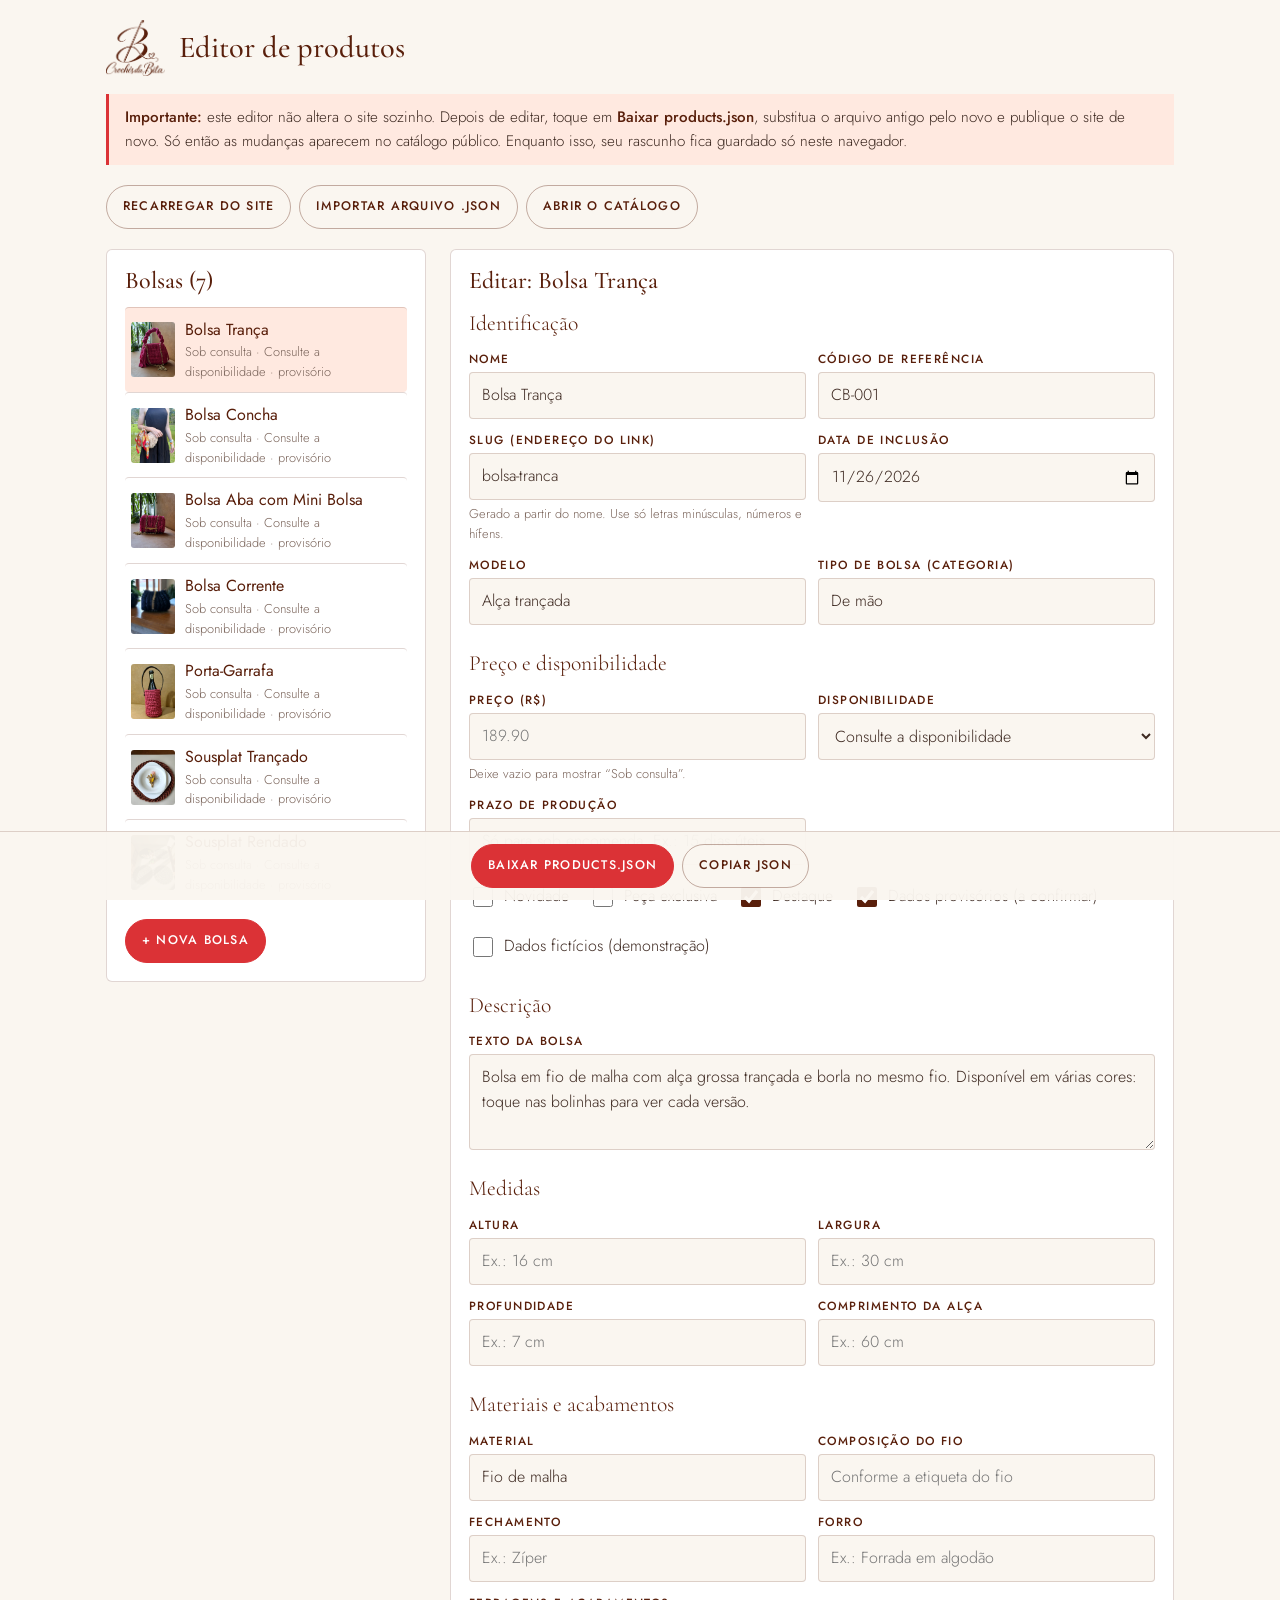
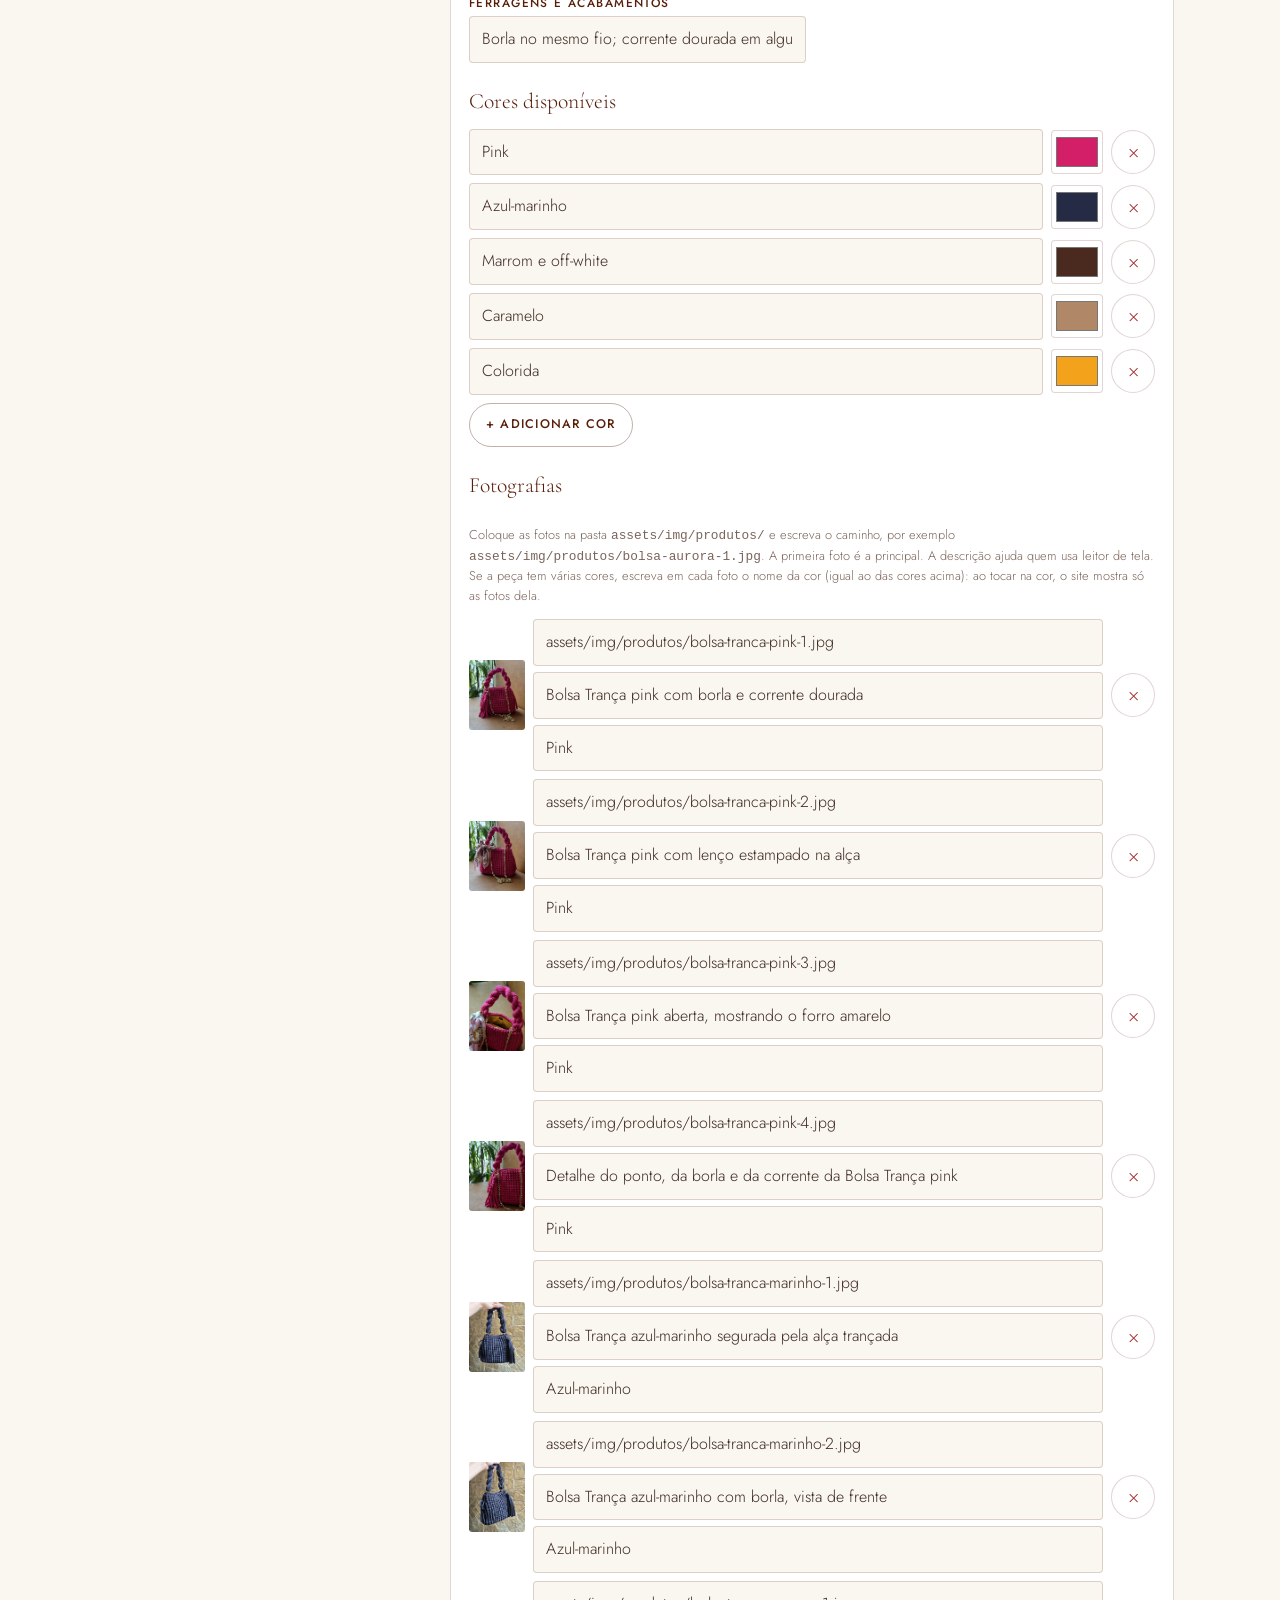
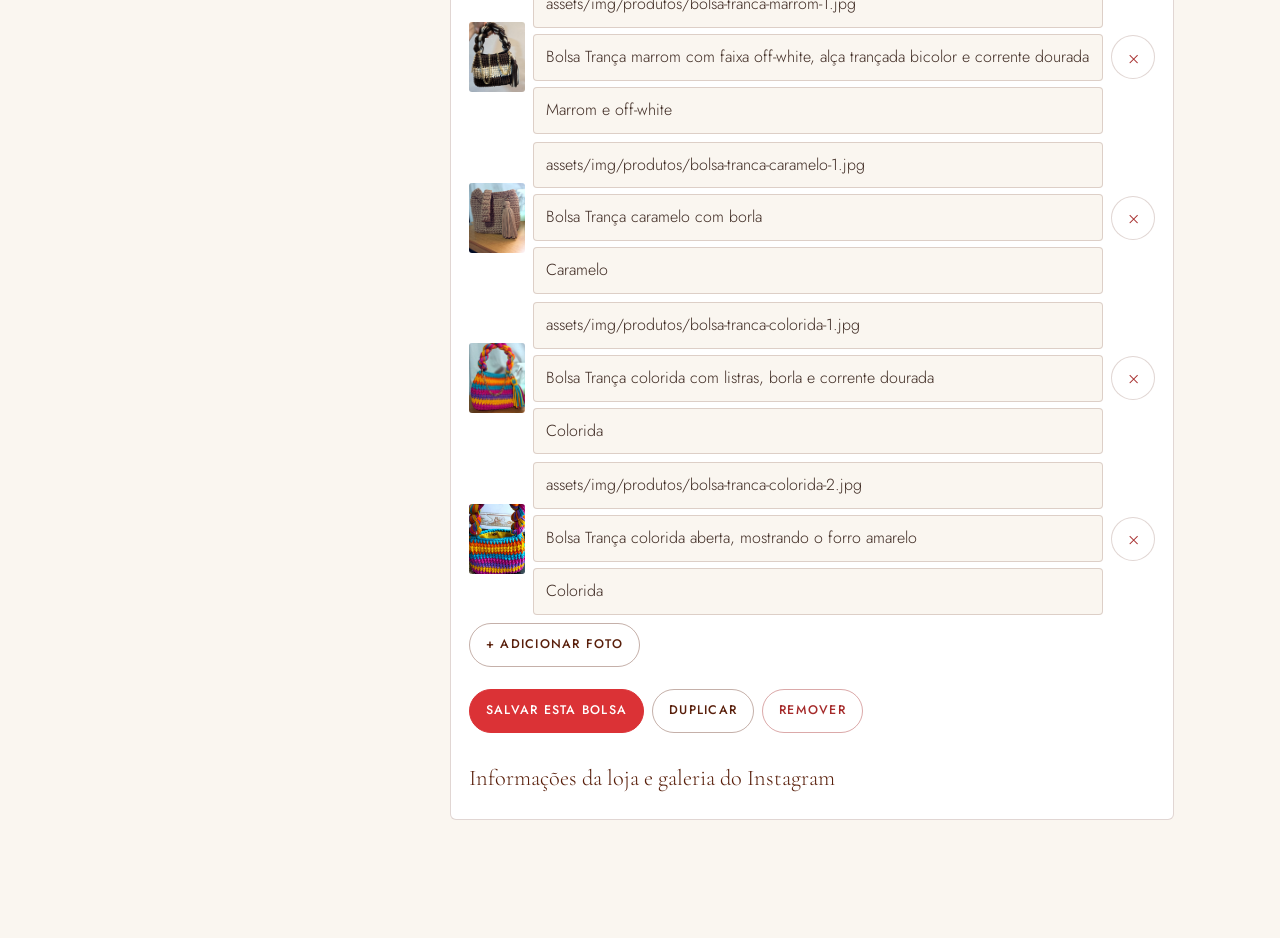
==== commit 34e2124d: "Novas peças, cores com fotos próprias, WhatsApp e monograma B - Curadoria e tratamento padronizado d" ====
--- a/editor.html
+++ b/editor.html
@@ -164,7 +164,7 @@
 
         <fieldset>
           <legend>Fotografias</legend>
-          <p class="hint">Coloque as fotos na pasta <code>assets/img/produtos/</code> e escreva o caminho, por exemplo <code>assets/img/produtos/bolsa-aurora-1.jpg</code>. A primeira foto é a principal. A descrição ajuda quem usa leitor de tela.</p>
+          <p class="hint">Coloque as fotos na pasta <code>assets/img/produtos/</code> e escreva o caminho, por exemplo <code>assets/img/produtos/bolsa-aurora-1.jpg</code>. A primeira foto é a principal. A descrição ajuda quem usa leitor de tela. Se a peça tem várias cores, escreva em cada foto o nome da cor (igual ao das cores acima): ao tocar na cor, o site mostra só as fotos dela.</p>
           <div class="rows fotos" id="rows-fotos"></div>
           <button class="btn" type="button" id="b-add-foto">+ Adicionar foto</button>
         </fieldset>
@@ -182,6 +182,7 @@
         <form id="lform" novalidate>
           <div class="grid">
             <label class="f">Usuário do Instagram<input name="instagram" placeholder="crochesdabita"></label>
+            <label class="f">WhatsApp (com DDI e DDD, só números)<input name="whatsapp" inputmode="numeric" placeholder="5511952251458"></label>
             <label class="f">Texto sobre encomendas (rodapé)<input name="encomendas"></label>
             <label class="f">Entrega<input name="entrega" placeholder="Deixe vazio para não exibir"></label>
             <label class="f">Pagamento<input name="pagamento" placeholder="Deixe vazio para não exibir"></label>
@@ -257,8 +258,8 @@
   function corRow(c = { nome: '', hex: '#D3B38C' }) {
     return `<div class="row"><input type="text" placeholder="Nome da cor" value="${esc(c.nome)}" data-k="nome" aria-label="Nome da cor"><input type="color" value="${esc(c.hex || '#D3B38C')}" data-k="hex" aria-label="Tom da cor"><button type="button" class="x" aria-label="Remover cor">×</button></div>`;
   }
-  function fotoRow(f = { src: '', alt: '' }) {
-    return `<div class="row"><img src="${esc(f.src)}" alt=""><div class="inputs"><input type="text" placeholder="assets/img/produtos/nome-1.jpg" value="${esc(f.src)}" data-k="src" aria-label="Caminho da foto"><input type="text" placeholder="Descrição da foto" value="${esc(f.alt)}" data-k="alt" aria-label="Descrição da foto"></div><button type="button" class="x" aria-label="Remover foto">×</button></div>`;
+  function fotoRow(f = { src: '', alt: '', cor: '' }) {
+    return `<div class="row"><img src="${esc(f.src)}" alt=""><div class="inputs"><input type="text" placeholder="assets/img/produtos/nome-1.jpg" value="${esc(f.src)}" data-k="src" aria-label="Caminho da foto"><input type="text" placeholder="Descrição da foto" value="${esc(f.alt)}" data-k="alt" aria-label="Descrição da foto"><input type="text" placeholder="Cor desta foto (opcional, igual ao nome da cor)" value="${esc(f.cor)}" data-k="cor" aria-label="Cor desta foto"></div><button type="button" class="x" aria-label="Remover foto">×</button></div>`;
   }
 
   function edit(i) {
@@ -284,7 +285,12 @@
     p.preco = f.elements.preco.value === '' ? null : Math.round(Number(f.elements.preco.value) * 100) / 100;
     BOOL.forEach((k) => { p[k] = f.elements[k].checked; });
     p.cores = $$('#rows-cores .row').map((r) => ({ nome: $('[data-k=nome]', r).value.trim(), hex: $('[data-k=hex]', r).value })).filter((c) => c.nome);
-    p.fotos = $$('#rows-fotos .row').map((r) => ({ src: $('[data-k=src]', r).value.trim(), alt: $('[data-k=alt]', r).value.trim() })).filter((x) => x.src);
+    p.fotos = $$('#rows-fotos .row').map((r) => {
+      const f = { src: $('[data-k=src]', r).value.trim(), alt: $('[data-k=alt]', r).value.trim() };
+      const cor = $('[data-k=cor]', r).value.trim();
+      if (cor) f.cor = cor;
+      return f;
+    }).filter((x) => x.src);
     return p;
   }
 
@@ -305,7 +311,7 @@
   function fillLoja() {
     const l = data.loja || {};
     const f = $('#lform');
-    ['instagram', 'encomendas', 'entrega', 'pagamento'].forEach((k) => { f.elements[k].value = l[k] || ''; });
+    ['instagram', 'whatsapp', 'encomendas', 'entrega', 'pagamento'].forEach((k) => { f.elements[k].value = l[k] || ''; });
     const g = Array.from({ length: 6 }, (_, i) => (l.galeriaInstagram || [])[i] || {});
     $('#rows-insta').innerHTML = g.map((x, i) => `
       <div class="grid three" style="margin-bottom:10px">
@@ -367,8 +373,9 @@
     e.preventDefault();
     const f = e.target;
     const l = { ...(data.loja || {}) };
-    ['instagram', 'encomendas', 'entrega', 'pagamento'].forEach((k) => { l[k] = f.elements[k].value.trim(); });
+    ['instagram', 'whatsapp', 'encomendas', 'entrega', 'pagamento'].forEach((k) => { l[k] = f.elements[k].value.trim(); });
     l.instagram = l.instagram.replace(/^@/, '');
+    l.whatsapp = l.whatsapp.replace(/\D/g, '');
     l.galeriaInstagram = $$('#rows-insta .grid').map((r) => {
       const o = { imagem: $('[data-k=imagem]', r).value.trim(), legenda: $('[data-k=legenda]', r).value.trim() };
       const link = $('[data-k=link]', r).value.trim();
